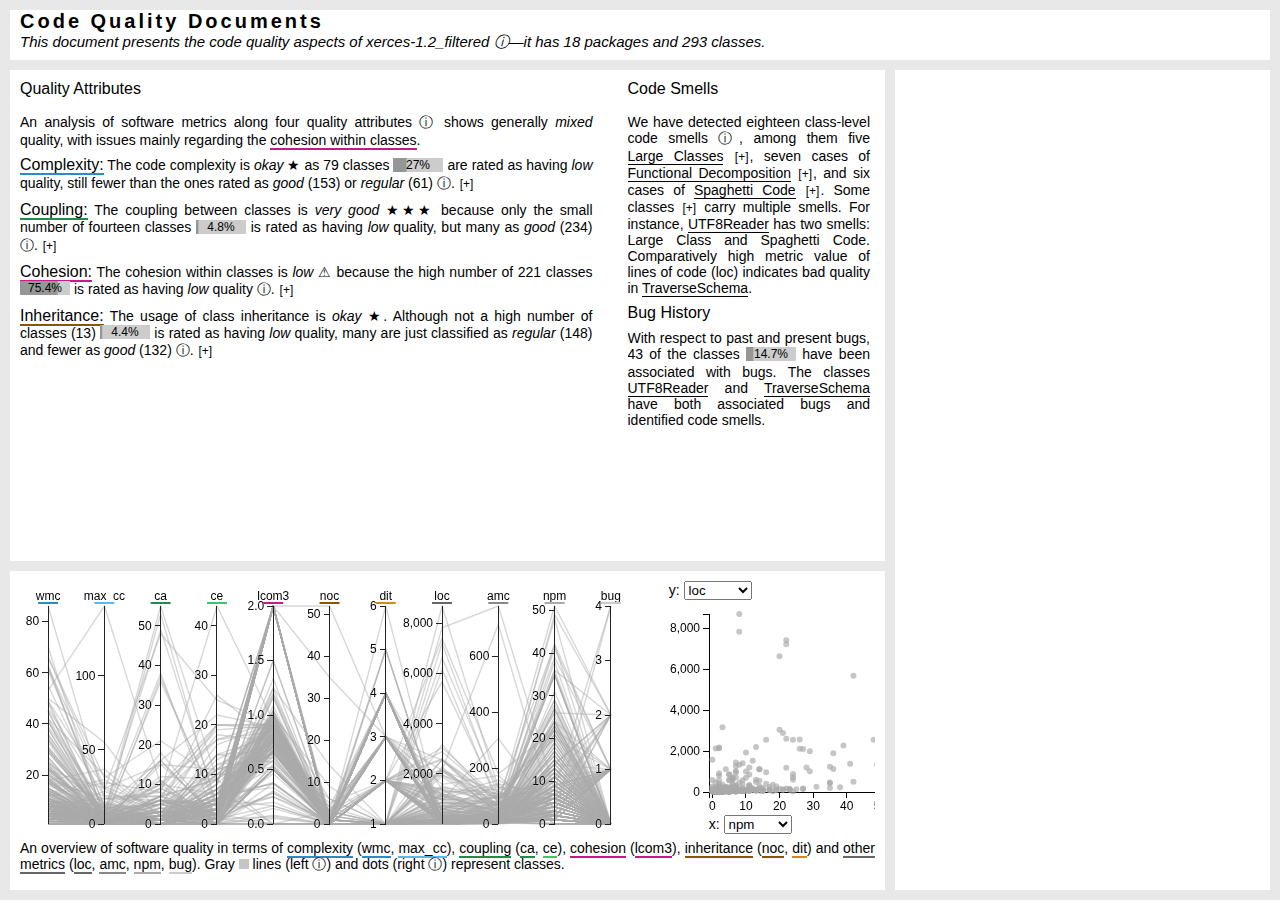
==== report.html @ 8c58471c "bugfix: fix brushing and linking b/w parcoord and scatterplot" ====
<!DOCTYPE html>
<html>
<header>
  <meta charset="utf-8">
  <script type="text/javascript" src="data/csv_data.js"></script>
  <script type="text/javascript" src="data/java_code.js"></script>
  <script type="text/javascript" src="lib/jquery-2.2.2.min.js"></script>
  <script type="text/javascript" src="lib/jquery.sparkline.js"></script>
  <script type="text/javascript" src="lib/prism.js"></script>
  <script type="text/javascript" src="lib/jquery-ui.js"></script>
  <script type="text/javascript" src="lib/d3.min.js"></script>
  <script type="text/javascript" src="lib/bboxCollide.js"></script>
  <script type="text/javascript" src="lib/d3-annotation.js"></script>
  <script type="text/javascript" src="js/parcoords.js"></script>
  <script type="text/javascript" src="js/mysparklines.js"></script>
  <script type="text/javascript" src="js/scatterplot.js"></script>
  <script type="text/javascript" src="js/text.js"></script>
  <script src="lib/simple-statistics.min.js"></script>
  <link rel="stylesheet" href="lib/jquery-ui.css" type='text/css' media='all'>
  <link rel="stylesheet" href="lib/prism.css" type='text/css' media='all' />
  <link rel="stylesheet" href="css/parcoords.css" type='text/css' media='all'>
  <link rel='stylesheet' href='css/mysparklines.css' type='text/css' media='all' />
  <link rel='stylesheet' href='css/main.css' type='text/css' media='all' />
  <title>Code Quality Documents</title>
</header>

<body>
  <div id="grid-container">
    <div id="header">
      <div id="title">Code Quality Documents </div>
      <div id="subtitle"></div>
    </div>
    <div id="textPanel">
      <div id="textAPanel"></div>
      <div id="textBPanel"></div>
    </div>
    <div id="vis">
      <div id="parallelplot" class="parcoords"></div>
      <div id="scatterplot">
        <div id="controlsY"></div>
        <div id="chart_container">
          <div id="chart"></div>
          <div id="tooltip" class="tooltip"></div>
        </div>
        <div id="controlsX"></div>
      </div>
      <div id="caption"></div>
    </div>
    <div id="details">
      <h3 id="detailsHeader"></h3>
      <div id="detailsContent"></div>
    </div>
  </div>
</body>

<script type="text/javascript">

  /* ------------------------------------------------------------------------*/
  /* Global variables */
  /* ------------------------------------------------------------------------*/

  var projectName = "xerces-1.2_filtered"; // Default project; other can be loaded through an URL parameter e.g., "?project=lucene-2.0_filtered"

  var fullData;
  var badClasses;
  var classNameToIndex = {}; // dictionary to retrieve idicies by class name efficiently
  var xVal; //variables to store active values of scatterplot dimensions
  var yVal; //variables to store active values of scatterplot dimensions
  var classesWithBadSmells = [];
  var haveClassToPersist = false;
  var persistentClass = "";
  var scatterPlotDimensions = [];
  var brushedData = [];

  var LOC, AMC, WMC, NPM;

  var badCt = 0, bugCt = 0, bugBlobCt = 0, bugDecomCt = 0, blobDecomCt = 0, blobSpaCt = 0, blobLazyCt = 0, superSmellsCt = 0, classCt = 0, blobCt = 0, blobList = "", bugList = "", blobArr = [], bugArr = [], goodCouplingArr = [], regularCouplingArr = [], badCouplingArr = [], goodComplexityArr = [], regularComplexityArr = [], badComplexityArr = [], goodInheritanceArr = [], regularInheritanceArr = [], badInheritanceArr = [], goodCohesionArr = [], regularCohesionArr = [], badCohesionArr = [], bugBlobArr = [], bugDecomArr = [], blobDecomArr = [], blobSpaArr = [], blobLazyArr = [], superSmellsArr = [], goodCouplingList = "", regularCouplingList = "", badCouplingList = "", goodInheritanceList = "", regularInheritanceList = "", badInheritanceList = "", goodCohesionList = "", regularCohesionList = "", badCohesionList = "", goodComplexityList = "", regularComplexityList = "", badComplexityList = "", bugBlobList = "", bugDecomList = "", blobDecomList = "", blobSpaList = "", blobLazyList = "", superSmellsList = "", decomCt = 0, decomList = "", decomArr = [], spaCt = 0, spaList = "", spaArr = [], highblobCt = 0, highblobList = "", highblobArr = [], lazyCt = 0, lazyList = "", lazyArr = [], blobTag = false, decomTag = false, projInfo = "", numberOfPackages = 0, bugSpaArr = [], bugLazyArr = [], bugSpaList = "", bugLazyList = "", bugSpaCt = 0, bugLazyCt = 0, spaTag = false, lazyTag = false;

  /* ------------------------------------------------------------------------*/
  /* Generate report */
  /* ------------------------------------------------------------------------*/

  $(document).ready(function () {
    var param = getUrlParameter("project");
    if (param) {
      projectName = param;
    }
    if (!csvData[projectName]) {
      console.error('Project "'+projectName+'" is unknown.')
    } else {
      generateReport(d3.csv.parse(csvData[projectName]));
    }
  });

  function generateReport(data) {
    analyzeData(data);
    generateText(data);
    parallelplot(data);
    scatterPlotDimensions = ['npm', 'loc'];
    makeScatterPlot(data);

    $('.pkgLbl').on('mouseover', function(d){
      var pkgName = $(this).text();
    });
  }

  /* ------------------------------------------------------------------------*/
  /* Analyze data */
  /* ------------------------------------------------------------------------*/

  function analyzeData(data) {

    classCt = data.length;

    //making data available to all files
    fullData = data;
    data.forEach(function (d, i) {
      d.index = i;
      d.smells = {
        blob: false,
        decomposition: false,
        spaghetti: false,
        highblob: false,
        lazy: false,
      };

      LOC = d["LOC"] || d["loc"],
        AMC = d["AMC"] || d["amc"],
        WMC = d["WMC"] || d["wmc"],
        NPM = d["NPM"] || d["npm"];

      if (LOC >= 1500 && AMC >= 129) {
        d.smells.blob = true;
      }

      if (LOC >= 8000 && AMC >= 129) {
        d.smells.highblob = true;
      }

      if (NPM <= 8 && WMC >= 16) {
        d.smells.decomposition = true;
      }

      if (AMC >= 151) {
        d.smells.spaghetti = true;
      }

      if (WMC == 0) {
        d.smells.lazy = true;
      }
    });

    data.forEach(function (d, i) {
      classNameToIndex[d.cname] = i;
      var s = d.smells;
      var badClass = new Object;
      var badSmellsinClass = [];

      var bad = false;

      var classSpan = createClassSpan(d.cname);

      // TODO: remove code clones in the following

      if (s.blob) {
        blobCt++;
        blobArr.push(classSpan);
        bad = true;

        badSmellsinClass.push("Large Class");
      }

      if (s.highblob) {
        highblobCt++;
        highblobArr.push(classSpan);
        //bad = true;


      }

      if (s.decomposition) {
        decomCt++;
        decomArr.push(classSpan);
        bad = true;
        badSmellsinClass.push("Functional Decomposition");
      }

      if (s.spaghetti) {
        spaCt++;
        spaArr.push(classSpan);
        bad = true;

        badSmellsinClass.push("Spaghetti Code");
      }

      if (s.lazy) {
        lazyCt++;
        lazyArr.push(classSpan);
        badSmellsinClass.push("Lazy Class");
      }

      if (d.bug >= 1) {

        bugCt++;
        bugArr.push(classSpan);
      }

      if (bad) {
        badCt++;
      }
      if (s.lazy || s.spaghetti || s.decomposition || s.blob || d.bug > 0) {
        badClass.name = d.cname;
        badClass.badSmells = badSmellsinClass;
        badClass.bug = d.bug;
        classesWithBadSmells.push(badClass);
      }
      badClasses = classesWithBadSmells;

      if (d.max_cc > 4 || d.wmc > 34) {
        badComplexityArr.push(classSpan);
      } else if (d.max_cc > 2 || d.wmc > 11) {
        regularComplexityArr.push(classSpan);
      } else {
        goodComplexityArr.push(classSpan);
      }

      if (d.ca > 39 || d.ce > 16) {
        badCouplingArr.push(classSpan);
      } else if (d.ca > 7 || d.ce > 6) {
        regularCouplingArr.push(classSpan);
      } else {
        goodCouplingArr.push(classSpan);
      }

      if (d.lcom3 > 0.725) {
        badCohesionArr.push(classSpan);
      } else if (d.lcom3 > 0.167) {
        regularCohesionArr.push(classSpan);
      } else {
        goodCohesionArr.push(classSpan);
      }

      if (d.dit > 4 || d.noc > 3) {
        badInheritanceArr.push(classSpan);
      } else if (d.dit > 2 || d.noc > 1) {
        regularInheritanceArr.push(classSpan);
      } else {
        goodInheritanceArr.push(classSpan);
      }
    })

    for (var i = 0; i < bugArr.length; i++) {
      var b = bugArr[i];
      if (i == 0) {
        bugList += b;
      } else if (i == bugArr.length - 1) {
        bugList += " and " + b;
      } else {
        bugList += ", " + b;
      }
    }

    for (var i = 0; i < blobArr.length; i++) {
      var b = blobArr[i];
      if (i == 0) {
        blobList += b;
      } else if (i == blobArr.length - 1) {
        blobList += " and " + b;
      } else {
        blobList += ", " + b;
      }
    }

    for (var i = 0; i < highblobArr.length; i++) {
      var b = highblobArr[i];
      if (i == 0) {
        highblobList += b;
      } else if (i == highblobArr.length - 1) {
        highblobList += " and " + b;
      } else {
        highblobList += ", " + b;
      }
    }

    for (var i = 0; i < decomArr.length; i++) {
      var b = decomArr[i];
      if (i == 0) {
        decomList += b;
      } else if (i == decomArr.length - 1) {
        decomList += " and " + b;
      } else {
        decomList += ", " + b;
      }
    }

    for (var i = 0; i < spaArr.length; i++) {
      var b = spaArr[i];
      if (i == 0) {
        spaList += b;
      } else if (i == spaArr.length - 1) {
        spaList += " and " + b;
      } else {
        spaList += ", " + b;
      }
    }

    for (var i = 0; i < lazyArr.length; i++) {
      var b = lazyArr[i];
      if (i == 0) {
        lazyList += b;
      } else if (i == lazyArr.length - 1) {
        lazyList += " and " + b;
      } else {
        lazyList += ", " + b;
      }
    }

    for (var i = 0; i < goodCouplingArr.length; i++) {
      var b = goodCouplingArr[i];
      if (i == 0) {
        goodCouplingList += b;
      } else if (i == goodCouplingArr.length - 1) {
        goodCouplingList += " and " + b;
      } else {
        goodCouplingList += ", " + b;
      }
    }


    //check for classes having both bad smells and bugs
    var m = 0, n = 0;
    for (var i = 0; i < bugArr.length; i++) {
      var str1 = bugArr[i].split('<i>').pop().split('</i>')[0];
      if (blobList.includes(str1) === true) {
        bugBlobArr[m] = bugArr[i];
        m++;
        bugBlobList += str1 + " ";

        bugBlobCt += 1;
        blobTag = true;
      }
      if (decomList.includes(str1) === true) {
        bugDecomArr[n] = bugArr[i];
        n++;
        bugDecomList += str1 + " ";
        bugDecomCt += 1;
        decomTag = true;
      }
      if (spaList.includes(str1) === true) {
        bugSpaArr[m] = spaArr[i];
        m++;
        bugSpaList += str1 + " ";

        bugSpaCt += 1;
        spaTag = true;
      }
      if (lazyList.includes(str1) === true) {
        bugLazyArr[n] = bugArr[i];
        n++;
        bugLazyList += str1 + " ";
        bugLazyCt += 1;
        lazyTag = true;
      }
    }

    //check for classes having multiple bad smells
    var j = 0, k = 0, l = 0;
    for (var i = 0; i < blobArr.length; i++) {
      var str1 = blobArr[i].split('<i>').pop().split('</i>')[0];
      if (decomList.includes(str1) === true) {
        blobDecomArr[j] = blobArr[i];
        superSmellsArr[i] = blobDecomArr[j];
        j++;
        blobDecomList += str1 + " ";
        blobDecomCt += 1;
        superSmellsCt += 1;
      }
      if (spaList.includes(str1) === true) {
        blobSpaArr[k] = blobArr[i];
        superSmellsArr[i] = blobSpaArr[k];
        k++;
        blobSpaList += str1 + " ";
        blobSpaCt += 1;
        superSmellsCt += 1;
      }
      if (lazyList.includes(str1) === true) {
        blobLazyArr[l] = blobArr[i];
        superSmellsArr[i] = blobLazyArr[l];
        l++;
        blobLazyList += str1 + " ";
        blobLazyCt += 1;
        superSmellsCt += 1;
      }
    }

    superSmellsList = blobDecomList + blobSpaList + blobLazyList;
    superSmellsList = superSmellsList.split(/[ ,]+/).join(', ');
    superSmellsList = superSmellsList.replace(/,\s*$/, "");

    badCt = blobCt + decomCt + spaCt + lazyCt;

    var paths = [];
    data.forEach(function (d, i) {
      paths.push(d.cname);
    });
    paths = paths.map(function (path) { return path.split('.'); });

    var result = stringify(structurize(paths));
    var packages = [];
    for (var i = 0; i < paths.length; i++) {
      if (packages.includes(paths[i][paths[i].length - 2])) {
      }
      else {
        packages.push(paths[i][paths[i].length - 2]);
      }
    }
    numberOfPackages = packages.length;
    result = stringify(structurize(paths)).join("\n");

  }

  /* ------------------------------------------------------------------------*/
  /* Click and hover events */
  /* ------------------------------------------------------------------------*/

  // TODO: also show the metric description in the details panel
  $(document).on("click", "button.collapsible", function () {
    $(this)[0].classList.toggle("active");
    var content = this.nextElementSibling;
    if (content.style.display === "block") {
      content.style.display = "none";
    } else {
      content.style.display = "block";
    }
  });

  //Highlighting corresponding element of vis on hovering class name in text
  $(document).on("mouseover", ".className", function () {
    var className = getClassNameFromClassSpan(this);
    showHoverHighlighting(className);
  }).on('mouseout', '.className', function () {
    var className = getClassNameFromClassSpan(this);
    if (haveClassToPersist) {
      removeHoverHighlighting(className);
    }
    else {
      removePersistentHighlighting(className);
      removeHoverHighlighting(className);
    }
  });

  $(document).on("click", ".className", function () {
    var className = getClassNameFromClassSpan(this);
    loadSourcecode(className);
  });

  function loadSourcecode(className) {
    updateDetailPanel("Class " + className.split(".").pop(), $('<pre id="sourcecodeContainer"><code id="sourcecode" class="language-java"></code></pre>'));
    var src = javaCode[className];
    if (src == undefined) { $("#sourcecode").text('Source code of this class is not available!'); }
    else {
      src = src.substring(src.indexOf("package "));   // cut out license text
      $("#sourcecode").text(src);
      Prism.highlightElement($("#sourcecode")[0]);
    }
    updateClassDescription(generateClassDescription(className));
    makeSelectionPersistent(className);
  }


  // TODO: give for each pattern an example (maybe one for high, medium and low).
  // TODO: integrate links to the respective metrics
  $(document).on("click", ".smellBlob", function () {
    updateDetailPanel("Background: The 'Large Class' Smell", '<p>The Large Class smell identifies those classes that contain too much functionality. Most likely, it is recommendable to split these classes into multiple ones. Exceptions might be generated code.</p>');

    scatterPlotDimensions = ['loc', 'amc'];
    makeScatterPlot(fullData);
    haveClassToPersist = true;

    if (blobCt > 0) {
      var newdata = [];
      fullData.forEach(function (d, i) {
        newdata.push(!!d.smells.blob);
      });
      scatterfilter(newdata);

      var dims = {};
      dims['loc'] = [1500, null];
      dims['amc'] = [129, null];

      parallelfilter(dims);

      var caption = 'The classes indicated by black <span class="boxBlack"></span> color have Large Class smell; their <span class="loc">loc</span> > 1500 and <span class="amc">amc</span> > 129.';
      updateCaption(caption);
    }
  });

  $(document).on("click", ".smellFc", function () {
    updateDetailPanel("Background: The 'Functional Decomposition' Smell", '<p>This smell refers to classes created in a way that rather fit procedural not object-oriented programming. This means, the affected classes are mostly used a group of methods, not as a part of an object-oriented design leveraging inheritance, instantiation, and other concepts.</p>');

    scatterPlotDimensions = ['npm', 'wmc'];
    makeScatterPlot(fullData);
    haveClassToPersist = true;

    if (decomCt > 0) {
      var newdata = [];
      fullData.forEach(function (d, i) {
        newdata.push(!!d.smells.decomposition);
      });
      scatterfilter(newdata);

      var dims = {};
      dims['npm'] = [null, 8];
      dims['wmc'] = [16, null];
      parallelfilter(dims);

      var caption = 'The classes indicated by black <span class="boxBlack"></span> color have Functional Decomposition smell; their <span class="wmc">wmc</span> > 16 and <span class="npm">npm</span> < 8';
      updateCaption(caption);
    }
  });

  $(document).on("click", ".smellSpa", function () {
    updateDetailPanel("Background: The 'Spaghetti Code' Smell", '<p>The metaphor of spaghetti refers to methods that are overly long. Similar to <span class="smellFc clickable">Functional Decomposition</span>, classes that are affected by this are not designed in an object-oriented, but a procedural way.</p>');

    scatterPlotDimensions = ['amc', 'wmc'];
    makeScatterPlot(fullData);
    haveClassToPersist = true;

    if (spaCt > 0) {
      var newdata = [];
      fullData.forEach(function (d, i) {
        newdata.push(!!d.smells.spaghetti);
      });
      scatterfilter(newdata);

      var dims = {};
      dims['amc'] = [151, null];
      parallelfilter(dims);

      var caption = 'The classes indicated by black <span class="boxBlack"></span> color have Spaghetti Class smell; their <span class="amc">amc</span> > 151';
      updateCaption(caption);
    }
  });

  $(document).on("click", ".smellLazy", function () {
    updateDetailPanel("Background: The 'Lazy Class' Bad Smell", '<p>A Lazy Class is the opposite of a <span class="smellBlob clickable">Large Class</span>: a class that contains almost no functionality. Often, it should be integrated with another class.</p>');

    scatterPlotDimensions = ['amc', 'wmc'];
    makeScatterPlot(fullData);
    haveClassToPersist = true;

    if (lazyCt > 0) {
      var newdata = [];
      fullData.forEach(function (d, i) {
        newdata.push(!!d.smells.lazy);
      });
      scatterfilter(newdata);

      var dims = {};
      dims['wmc'] = [0, 0.1];
      parallelfilter(dims);

      var caption = 'The classes indicated by black <span class="boxBlack"></span> color have Lazy Class smell; their <span class="wmc">wmc</span> = 0';
      updateCaption(caption);
    }
  });

  $(document).on("click", ".couplingMetric", function () {
    showCouplingMetricDescription();
    scatterPlotDimensions = ['ce', 'ca'];
    makeScatterPlot(fullData);
  });

  $(document).on("click", ".complexityMetric", function () {
    showComplexityMetricDescription();

    scatterPlotDimensions = ['max_cc', 'wmc'];
    makeScatterPlot(fullData);
  });

  $(document).on("click", ".cohesionMetric", function () {
    showCohesionMetricDescription();
    scatterPlotDimensions = ['lcom3', 'loc'];
    makeScatterPlot(fullData);
  });

  $(document).on("click", ".inheritanceMetric", function () {
    showInheritanceMetricDescription();
    scatterPlotDimensions = ['noc', 'dit'];
    makeScatterPlot(fullData);
  });

  $(document).on("click", ".otherMetric", function () {
    showOtherMetricDescription();
    scatterPlotDimensions = ['npm', 'loc'];
    makeScatterPlot(fullData);
  });

  $(document).on("click", "#closeBtn", function () {
    removePersistentHighlighting();
    updateDetailPanel('', '');
    $('#detailsHeader').empty();
  });


  // TODO: reimplement - separate selecting the dimensions in the scatterplot from loading the source code
  function updateScatterPlot(className) {
    /*//TODO: complete it and try to do the same when a bar is clicked in the sparklines
    //Selecting relevant dimensions in scatterplot
    var cSmells = fullData[classNameToIndex[className]].smells;
    if (clickedClass.parent().attr('id') === "textAPanel"){
      scatterPlotDimensions=['loc','bug'];
      makeScatterPlot(fullData);
    }
    else if (cSmells.blob == true) {
        scatterPlotDimensions=['loc','amc'];
        makeScatterPlot(fullData);
    }*/
  }

  function showClassCaption(className) {
    var bs = findBadSmellsInClass(className);
    $('#caption').append('<span id="dynamicCaption"></span>');
    $('#dynamicCaption').append(createClassSpan(className) + ' carries ' + (bs.length === 1 ? 'a ' : '') + (bs.length > 0 ? printList(bs) : 'no') + ' code smell' + (bs.length === 1 ? '' : 's') + '.');
  }
  function showPersistentClassCaption(className) {
    var bs = findBadSmellsInClass(className);
    // $('#caption').append('<span id="dynamicPersistentCaption"></span>');
    var content = createClassSpan(className) + ' carries ' + (bs.length === 1 ? 'a ' : '') + (bs.length > 0 ? printList(bs) : 'no') + ' code smell' + (bs.length === 1 ? '' : 's') + '.';
    updateCaption(content)
  }

  function updateCaption(content) {
    $('#adaptiveCaption').remove();
    $('#caption').append('<span id="adaptiveCaption"></span>');
    $('#adaptiveCaption').append(' ' + content);
  }

  function highlightCodeSmell(className) {
    var cSmells = fullData[classNameToIndex[className]].smells;
    if (cSmells.blob == true) {
      $(".smellBlob").css('background', '#ffe68e');
    }
    if (cSmells.decomposition == true) {
      $(".smellFc").css('background', '#ffe68e');
    }
    if (cSmells.spaghetti == true) {
      $(".smellSpa").css('background', '#ffe68e');
    }
    if (cSmells.lazy == true) {
      $(".smellLazy").css('background', '#ffe68e');
    }
  }

  function showHoverHighlighting(className) {
    var classIndex = classNameToIndex[className];
    $('span.className[data-index=' + classIndex + ']').css('background', '#ffe68e');
    $('span.slcls[data-index=' + classIndex + ']').css('background', '#ffe68e');
    $('#scatterplot circle[data-index=' + classIndex + ']').attr("r", "6").attr("stroke", "#ffe68e").attr("stroke-width", "4px");

    //Highlighting edge of parallel coordinates when hovering over dot in scatter plot
    highlightEdge(fullData[classIndex]);
    highlightCodeSmell(className);
    // showClassCaption(className);
  }

  function makeSelectionPersistent(className) {
    //Already a class selected then clear highlighting first
    removePersistentHighlighting();

    //make the highlight persistent now
    var classIndex = classNameToIndex[className];
    $('span.className[data-index=' + classIndex + ']').css('font-weight', 'bold');
    $("span.slcls." + className + "").css('background', 'black');
    $("#scatterplot").contents().find("circle#" + className).css("fill", "black");

    makeEdgePersistent(className);

    //make code smell name persistent
    var cSmells = fullData[classNameToIndex[className]].smells;
    if (cSmells.blob == true) {
      $(".smellBlob").css('font-weight', 'bold');
    }
    if (cSmells.decomposition == true) {
      $(".smellFc").css('font-weight', 'bold');
    }
    if (cSmells.spaghetti == true) {
      $(".smellSpa").css('font-weight', 'bold');
    }
    if (cSmells.lazy == true) {
      $(".smellLazy").css('font-weight', 'bold');
    }

    haveClassToPersist = true;
    persistentClass = className;

    updateCaption('The class '+createClassSpan(className) + ' is marked with black <span class="boxBlack"></span> color.');

  }
  function removePersistentHighlighting(className) {
    var classIndex = classNameToIndex[className];
    $('span.className').css('font-weight', 'normal');
    $(".smellBlob").css('font-weight', 'normal');
    $(".smellFc").css('font-weight', 'normal');
    $(".smellSpa").css('font-weight', 'normal');
    $(".smellLazy").css('font-weight', 'normal');

    $("span.slcls").css('background', '');
    $("#scatterplot circle").css('fill', '#AAAAAAAA');
    $('#scatterplot circle[data-index=' + classIndex + ']').attr("r", "3").attr("stroke", "").attr("stroke-width", "0px");
    resetParallelPlot();
    $('.clickable').css('background', 'none');

    //reset to original caption
    $('#adaptiveCaption').remove();

    haveClassToPersist = false;
    persistentClass = "";
  }

  function removeHoverHighlighting(className) {
    var classIndex = classNameToIndex[className];
    var persistentClassIndex = classNameToIndex[persistentClass];
    $('span.slcls[data-index=' + classIndex + ']').css('background', '');
    if (persistentClass != '') $('span.slcls[data-index=' + persistentClassIndex + ']').css('background', 'black');

    $('#scatterplot circle[data-index=' + classIndex + ']').attr("r", "3").attr("stroke", "").attr("stroke-width", "0px");
    if (persistentClass != '') $('#scatterplot circle[data-index=' + persistentClassIndex + ']').css('fill', 'black');
    unHighlight();
    $('.clickable').css('background', 'none');

    //reset to original caption
    $('#dynamicCaption').remove();
  }

  /* ------------------------------------------------------------------------*/
  /* Util functions */
  /* ------------------------------------------------------------------------*/

  // http://stackoverflow.com/questions/19491336/get-url-parameter-jquery
  function getUrlParameter(sParam) {
    var sPageURL = window.location.search.substring(1);
    var sURLVariables = sPageURL.split('&');
    for (var i = 0; i < sURLVariables.length; i++) {
      var sParameterName = sURLVariables[i].split('=');
      if (sParameterName[0] == sParam) {
        console.log(sParameterName[1]);
        return sParameterName[1];
      }
    }
  }

  function clone(obj) {
    if (obj === null || typeof (obj) !== 'object' || 'isActiveClone' in obj)
      return obj;

    if (obj instanceof Date)
      var temp = new obj.constructor(); //or new Date(obj);
    else
      var temp = obj.constructor();

    for (var key in obj) {
      if (Object.prototype.hasOwnProperty.call(obj, key)) {
        obj['isActiveClone'] = null;
        temp[key] = clone(obj[key]);
        delete obj['isActiveClone'];
      }
    }
    return temp;
  }

  function findClassWithMaxValueOfMetricX(X) {
    var max = Math.max.apply(Math, fullData.map(function (o) { return o[X]; }))
    var maxClass = fullData.filter(function (d) { return d[X] == max; })[0];

    return maxClass.cname;
  }

  function createClassSpan(cname) {
    var i = classNameToIndex[cname];
    return "<span class='className clickable' data-index='" + i + "'>" + cname.split(".").pop() + "</span>";
  }

  function getClassNameFromClassSpan(span) {
    var idx = Number($(span).attr("data-index"));
    return fullData[idx].cname;
  }

  function printList(list) {
    var s = "";
    switch (list.length) {
      case 1: s += list[0]; break;
      case 2: s += list[0] + " and " + list[1]; break;
      default:
        for (var i = 0; i < list.length; i++) {
          if (i != list.length - 1) {
            s += list[i] + ", ";
          }
          else s += " and " + list[i];
        }
    }
    return s;
  }

  // TODO: rename and use printList() here instead of a code clone
  function printItalicList(list) {
    var s = "";
    switch (list.length) {
      case 1: s += createClassSpan(list[0]); break;
      case 2: s += createClassSpan(list[0]) + ' and ' + createClassSpan(list[1]); break;
      default:
        for (var i = 0; i < list.length; i++) {
          if (i != list.length - 1) {
            s += createClassSpan(list[i]) + ", ";
          }
          else s += " and " + createClassSpan(list[i]);
        }
    }
    return s;
  }

  // TODO: use this util function consistently
  function updateDetailPanel(title, content) {
    $("#detailsHeader").text(title);
    $("#detailsContent").empty();
    $("#detailsContent").append($(content));
    $('#detailsHeader').prepend('<span id="closeBtn">[X] </span>');
  }
  function updateClassDescription(content) {
    $("#detailsContent").prepend('<p id="classDescription"></p>');
    $('#classDescription').html(content);
    // $('#detailsHeader').prepend('<span id="closeBtn">[X] </span>');
  }

  function findBadSmellsInClass(className) {
    //use global data variable called fullData
    var bs = [];
    if (fullData[classNameToIndex[className]].smells['blob']) { bs.push('Large Class') };
    if (fullData[classNameToIndex[className]].smells['decomposition']) { bs.push('Functional Decomposition') };
    if (fullData[classNameToIndex[className]].smells['spaghetti']) { bs.push('Spaghetti Code') };
    if (fullData[classNameToIndex[className]].smells['lazy']) { bs.push('Lazy Class') };

    return bs;
  }

  // TODO: use consistently
  function createCollapsibleClassList(list) {
    return '<button class="collapsible"></button><div class="content">' + printList(list) + '</div>';
  }

  function structurize(paths) {
    var items = [];
    for (var i = 0, l = paths.length; i < l; i++) {
      var path = paths[i];
      var name = path[0];
      var rest = path.slice(1);
      var item = null;
      for (var j = 0, m = items.length; j < m; j++) {
        if (items[j].name === name) {
          item = items[j];
          break;
        }
      }
      if (item === null) {
        item = { name: name, children: [] };
        items.push(item);
      }
      if (rest.length > 0) {
        item.children.push(rest);
      }
    }
    for (i = 0, l = items.length; i < l; i++) {
      item = items[i];
      item.children = structurize(item.children);
    }
    return items;
  }

  function stringify(items) {
    var lines = [];
    for (var i = 0, l = items.length; i < l; i++) {
      var item = items[i];
      lines.push(item.name);
      var subLines = stringify(item.children);
      for (var j = 0, m = subLines.length; j < m; j++) {
        lines.push("  " + subLines[j]);
      }
    }
    return lines;
  }

  function noOfBadSmells(list) {
    for (var i = 0; i < list.length; i++) {
      if (list[i].badSmells.length == 4)
        return list[i];
      else if (list[i].badSmells.length == 3)
        return list[i];
      else if (list[i].badSmells.length == 2)
        return list[i];
    }
  }

  //bugs report
  function NoOfBugSmells(list) {
    for (var i = 0; i < list.length; i++) {
      if (list[i].badSmells.length == 4 && list[i].bug != "0")
        return list[i];
      else if (list[i].badSmells.length == 3 && list[i].bug != "0")
        return list[i];
      else if (list[i].badSmells.length == 2 && list[i].bug != "0")
        return list[i];
    }
  }

  function classesWithBugSmells(list) {
    var c = [];
    for (var i = 0; i < list.length; i++) {
      if (list[i].badSmells.length == 4 && list[i].bug != "0")
        c.push(list[i].name);
      else if (list[i].badSmells.length == 3 && list[i].bug != "0")
        c.push(list[i].name);
      else if (list[i].badSmells.length == 2 && list[i].bug != "0")
        c.push(list[i].name);
    }
    return c;
  }

  function countClassesHavingBadSmells(data) {
    var count = 0;
    for (var i = 0; i < data.length; i++) {
      if (data[i].badSmells.length != 0) {
        count++;
      }
    }
    return count;
  }

  /* ------------------------------------------------------------------------*/
  /* Parallel Coordinates */
  /* ------------------------------------------------------------------------*/

  function parallelplot(data) {

    data.forEach(function (d, i) {
      delete d.rfc;
      delete d.dam;
      delete d.moa;
      delete d.mfa;
      delete d.cam;
      delete d.ic;
      delete d.cbm;
      delete d.avg_cc;
    });

    //specify the dimensions and their order
    var myDimensions = {
      "wmc": { type: "number" },
      "max_cc": { type: "number" },
      "ca": { type: "number" },
      "ce": { type: "number" },
      "lcom3": { type: "number" },
      "noc": { type: "number" },
      "dit": { type: "number" },
      "loc": { type: "number" },
      "amc": { type: "number" },
      "npm": { type: "number" },
      "bug": { type: "number" },
    };

    pcz = d3.parcoords()("#parallelplot")
      .data(data)
      .hideAxis(["name"])
      .composite("darken")
      .color(function (d) {
        return "#AAAAAAAA";
      })
      .hideAxis(['cname'])
      .dimensions(myDimensions)
      .render()
      .brushMode("1D-axes")  // enable brushing
      .interactive() // command line mode
      .brushedColor("black");

    // adding axis labels
    pcz.svg.selectAll(".dimension")
      .selectAll(".label")
      .style("font-size", "14px");

    pcz.on("brush", function (d) {
      var sAxis = pcz.brushExtents();
      var sAxisName = Object.keys(sAxis);
      var content = 'The current selection (marked with black <span class="boxBlack"></span> color) contains ' + num2word(d.length) + ' class' + (d.length == 1 ? '' : 'es');
      
      if (d.length == 1) {
        content += ': ' + printList([createClassSpan(d[0].cname) + ' (' + generateShortMetricSpan(sAxisName) + ': '+d[0][sAxisName].toFixed()+')']);
      }
      else if (d.length == 2) {
        content += ': ' + printList([createClassSpan(d[0].cname) + ' (' + generateShortMetricSpan(sAxisName) + ': '+d[0][sAxisName].toFixed()+')', createClassSpan(d[1].cname) + ' (' + generateShortMetricSpan(sAxisName) + ': '+d[1][sAxisName].toFixed()+')']);
      }
      else if (d.length == 3) {
        content += ': ' + printList([createClassSpan(d[0].cname) + ' (' + generateShortMetricSpan(sAxisName) + ': '+d[0][sAxisName].toFixed()+')', createClassSpan(d[1].cname)+ ' (' + generateShortMetricSpan(sAxisName) + ': '+d[1][sAxisName].toFixed()+')', createClassSpan(d[2].cname) + ' (' + generateShortMetricSpan(sAxisName) + ': '+d[2][sAxisName].toFixed()+')']);
      }
      else if (d.length > 3 && sAxis[sAxisName] != undefined) {
        content += '. The values of ' + generateShortMetricSpan(sAxisName)  + ' for this selection ranges between '+ sAxis[sAxisName][0].toFixed(2) + ' and '+sAxis[sAxisName][1].toFixed(2);
      }

      var newdata=Array(fullData.length).fill(false);
      d.forEach(function (d){
        newdata[d.index]=true;
      });
      scatterfilter(newdata);
      updateCaption(content + '. <span class="pcpBrushInfo infoIcon" title="">ⓘ</span>'); 
      $(".pcpBrushInfo").tooltip({
        content: 'To reset the manual brushing, click on the brushed axis anywhere outside the rectangle.'
      });

      //TODO: !!CRUCIAL!!!! not a neat solution, it's more like a hack at the moment
      if (d.length == 293 || d.length == 0) {
        resetScatterplot();
        updateCaption('');
      }
      haveClassToPersist = true;
    });
  }
  function unHighlight() {
    //clearing the highlighting
    pcz.unhighlight();
  }
  function highlightEdge(d) {
    var classData = {
      cname: d.cname,
      amc: d.amc,
      bug: d.bug,
      ca: d.ca,
      ce: d.ce,
      dit: d.dit,
      lcom3: d.lcom3,
      loc: d.loc,
      max_cc: d.max_cc,
      noc: d.noc,
      npm: d.npm,
      wmc: d.wmc
    };
    pcz.highlight([classData]);

  }
  function makeEdgePersistent(className) {
    //TODO: maybe find a better way of doing it. 
    pcz.brushReset();
    pcz.color(function (d) {
      if (d.cname === className) {
        return 'black';
      }
      return '#AAAAAAAA';
    }).render();
  }
  function resetParallelPlot() {
    //TODO: maybe find a better way of doing it. 
    pcz.brushReset();
    pcz.color(function (d) {
      return '#AAAAAAAA';
    }).render();
  }

  function parallelfilter(dims) {
    for (var dim in dims) {
      var domain = pcz.dimensions()[dim].yscale["domain"]();

      if (dims[dim][0] == null) {
        dims[dim][0] = Math.min(domain[0], domain[1]);
      }
      if (dims[dim][1] == null) {
        dims[dim][1] = Math.max(domain[0], domain[1]);
      }
    }
    pcz.brushReset();
    pcz.brushExtents(dims);
  }

  /* ------------------------------------------------------------------------*/
  /* Scatter Plot */
  /* ------------------------------------------------------------------------*/

  // TODO: Fix size and layout of scatterplot 
  // TODO: Needs cleaning and refactoring 
  function makeScatterPlot(data) {

    var controlsX = d3.select('#controlsX');
    var controlsY = d3.select('#controlsY');
    var tooltip = d3.select('#tooltip').style("opacity", 0);

    var OUTLIER_THRESHOLD = 15, selectData = [], prev_data, excluded_keys = ["smells", "cname", "index", "neighbors", "rfc", "dam", "moa", "mfa", "cam", "ic", "cbm", "avg_cc", "x", "y","cbo"], prev_options = {}, dimensions = [];

    prev_data = clone(data);

    var columns = Object.keys(data[0]);
    selectData = [];
    for (var c in columns) {
      if (excluded_keys.indexOf(columns[c]) == -1) {
        selectData.push({ text: columns[c] });
      }
    }

    setup(data);

    function xChange() {
      prev_options.xSelect = this.value;
      if (prev_data) {
        var chart_data = clone(prev_data);
        xVal = this.value;
        setup(chart_data);
      }
    }

    function yChange() {
      prev_options.ySelect = this.value;
      if (prev_data) {
        var chart_data = clone(prev_data);
        yVal = this.value;
        setup(chart_data);
      }
    }

    function updateThreshold() {
      const thresh = OUTLIER_THRESHOLD;
      try { OUTLIER_THRESHOLD = parseInt(document.getElementById("outlierInput").value); } catch (e) { }
      if (thresh != OUTLIER_THRESHOLD) {
        var chart_data = clone(prev_data);
        setup(chart_data);
      }
    }

    function setup(data) {
      try { OUTLIER_THRESHOLD = parseInt(document.getElementById("outlierInput").value); } catch (e) { }

      d3.selectAll('#controlsX>*').remove();
      d3.selectAll('#controlsY>*').remove();

      var xSpan = controlsX.append('span')
        .text('x: ');

      var xInput = controlsX.append('select')
        .attr('id', 'xSelect')
        .on('change', xChange)
        .selectAll('option')
        .data(selectData)
        .enter()
        .append('option')
        .attr('value', function (d) { return d.text })
        .text(function (d) { return d.text; });

      var ySpan = controlsY.append('span')
        .text('y: ')

      var yInput = controlsY.append('select')
        .attr('id', 'ySelect')
        .on('change', yChange)
        .selectAll('option')
        .data(selectData)
        .enter()
        .append('option')
        .attr('value', function (d) { return d.text })
        .text(function (d) { return d.text; });

      dimensions = [];
      d3.keys(data[0]).map(function (item) {
        try {
          if (item != "cname" && !isNaN(parseFloat(data[0][item]))) {
            dimensions.push(item);
          }
        } catch (e) { }
      });

      if (scatterPlotDimensions.length == 0) {
        // Dimensions coming from the x and y dimension selectors
        var dims = {};
        var dimension = [dimensions[0], dimensions[0]];
        try {
          if (prev_options.xSelect != null) {
            document.getElementById("xSelect").value = prev_options.xSelect;
            dimension[0] = prev_options.xSelect;
            dims[dimension[0]] = [null, 0];
          }
        } catch (e) { }
        try {
          if (prev_options.ySelect != null) {
            document.getElementById("ySelect").value = prev_options.ySelect;
            dimension[1] = prev_options.ySelect;
            dims[dimension[1]] = [null, 0];
          }
        } catch (e) { }
      }
      else {
        //Dimensions coming from the global variable.
        dimension = scatterPlotDimensions;
        document.getElementById("xSelect").value = dimension[0];
        document.getElementById("ySelect").value = dimension[1];
      }


      d3.selectAll("#chart>*").remove();
      var h = d3.select("#chart").style("height");
      var size = +h.substring(0, h.length - 2) - 40;

      var scatterplot = ScatterPlot().$el("#chart").size(size).threshold(12).margin(40).threshold(OUTLIER_THRESHOLD)
        .dotRadius(4).dotOpacity(1).dimensions(dimension).data(data).mouseover(function (d, i) {
          tooltip.style("opacity", 1)
            .html((d.cname ? d.cname : ("label" + d.index.toString())))
            .style("left", (d3.event.pageX - 155) + "px")  // specify x location
            .style("top", (d3.event.pageY - 110) + "px");  // specify y location
        }).mouseout(function (d) {
          tooltip.style("opacity", 0);
        });
      scatterplot.render();
    }
    // Clearing the gloabl variable after scatter plot has been made
    scatterPlotDimensions.length = 0;

  }
  function scatterfilter(newdata) {
    var g = d3.select("#chart svg g");
    g.selectAll(".dot")
      .style("fill", function (d, i) {return newdata[i] ? "black" : "#AAAAAAAA"; });
  }
  //For resetting the scatterplot completely
  function resetScatterplot() {
    var g = d3.select("#chart svg g");
    g.selectAll(".dot")
      .style("fill", function (d) {
        return "#AAAAAAAA";
      });
  }
</script>
</html>
---- lib/prism.css ----
/* PrismJS 1.15.0
https://prismjs.com/download.html#themes=prism&languages=clike+java */
/**
 * prism.js default theme for JavaScript, CSS and HTML
 * Based on dabblet (http://dabblet.com)
 * @author Lea Verou
 */

code[class*="language-"],
pre[class*="language-"] {
	color: black;
	background: none;
	text-shadow: 0 1px white;
	font-family: Consolas, Monaco, 'Andale Mono', 'Ubuntu Mono', monospace;
	font-size: 1em;
	text-align: left;
	white-space: pre;
	word-spacing: normal;
	word-break: normal;
	word-wrap: normal;
	line-height: 1.5;

	-moz-tab-size: 4;
	-o-tab-size: 4;
	tab-size: 4;

	-webkit-hyphens: none;
	-moz-hyphens: none;
	-ms-hyphens: none;
	hyphens: none;
}

pre[class*="language-"]::-moz-selection, pre[class*="language-"] ::-moz-selection,
code[class*="language-"]::-moz-selection, code[class*="language-"] ::-moz-selection {
	text-shadow: none;
	background: #b3d4fc;
}

pre[class*="language-"]::selection, pre[class*="language-"] ::selection,
code[class*="language-"]::selection, code[class*="language-"] ::selection {
	text-shadow: none;
	background: #b3d4fc;
}

@media print {
	code[class*="language-"],
	pre[class*="language-"] {
		text-shadow: none;
	}
}

/* Code blocks */
pre[class*="language-"] {
	padding: 1em;
	margin: .5em 0;
	overflow: auto;
}

:not(pre) > code[class*="language-"],
pre[class*="language-"] {
	background: #f5f2f0;
}

/* Inline code */
:not(pre) > code[class*="language-"] {
	padding: .1em;
	border-radius: .3em;
	white-space: normal;
}

.token.comment,
.token.prolog,
.token.doctype,
.token.cdata {
	color: slategray;
}

.token.punctuation {
	color: #999;
}

.namespace {
	opacity: .7;
}

.token.property,
.token.tag,
.token.boolean,
.token.number,
.token.constant,
.token.symbol,
.token.deleted {
	color: #905;
}

.token.selector,
.token.attr-name,
.token.string,
.token.char,
.token.builtin,
.token.inserted {
	color: #690;
}

.token.operator,
.token.entity,
.token.url,
.language-css .token.string,
.style .token.string {
	color: #9a6e3a;
	background: hsla(0, 0%, 100%, .5);
}

.token.atrule,
.token.attr-value,
.token.keyword {
	color: #07a;
}

.token.function,
.token.class-name {
	color: #DD4A68;
}

.token.regex,
.token.important,
.token.variable {
	color: #e90;
}

.token.important,
.token.bold {
	font-weight: bold;
}
.token.italic {
	font-style: italic;
}

.token.entity {
	cursor: help;
}
---- css/parcoords.css ----
.parcoords>canvas {
  font: 14px sans-serif;
  position: absolute;
}

.parcoords>canvas {
  pointer-events: none;
}

.parcoords text.label {
  cursor: default;
}

.parcoords rect.background:hover {
  fill: rgba(120, 120, 120, 0.2);
}

.parcoords canvas {
  opacity: 1;
  transition: opacity 0.3s;
  -moz-transition: opacity 0.3s;
  -webkit-transition: opacity 0.3s;
  -o-transition: opacity 0.3s;
}

.parcoords canvas.faded {
  opacity: 0.25;
}

.parcoords {
  -webkit-touch-callout: none;
  -webkit-user-select: none;
  -khtml-user-select: none;
  -moz-user-select: none;
  -ms-user-select: none;
  user-select: none;
  background-color: white;
}
---- css/mysparklines.css ----
div.sl {
  margin-left: 0!important;
  margin-right: 0!important;
  padding: 0!important;
  overflow: hidden!important;
}

div.pckg {
  display: inline-block!important;
  white-space: nowrap!important;
}

div.pckg>span.slcls {
  margin: 0 1px;
  display: inline-block!important;
  max-width: 15px!important;
  padding: 0!important;
  overflow-x: hidden!important;
  cursor: pointer;
}

div.pckg>div.lbl {
  border-left: solid 1px #000;
  height: 20px;
  width: 1px!important;
}

div.pckg>div.lbl>span {
  font-size: 12px;
  display: inline-block!important;
  width: auto!important;
  margin: 0!important;
  padding: 0!important;
}

div.pckg:hover>div.lbl>span {
  font-weight: bold;
  background-color: none;
}

.hl {
  background-color: #ccc;
}

.sltt {
  display: block;
  font-weight: normal;
}

.slttval {
  display: block;
  padding-left: 10px;
}

.slttcol {
  display: inline-block;
  width: 50px;
  padding-left: 2px;
}
---- css/main.css ----
* {
    margin: 0;
    padding: 0;
    box-sizing: border-box;
}

body {
    font-family: 'Segoe UI', Tahoma, Geneva, Verdana, sans-serif;
    font-size: 14px;
    height: 100%;
    overflow: hidden;
    text-align: justify;
}

/* ------------------------------------------------------------------------
/* Grid layout 
/* ------------------------------------------------------------------------*/

#grid-container {
    display: grid;
    grid-template-areas: 'header header' 'main right' 'vis right';
    grid-gap: 10px;
    height: 100vh;
    background-color: #e8e8e8;
    padding: 10px;
    grid-template-rows: 50px 2fr 1.3fr;
    grid-template-columns: 70fr 30fr;
}

#grid-container>div {
    background-color: white;
    padding: 10px;
}

#header {
    grid-area: header;
    padding-top: 0px !important;
}

#textPanel {
    /*nested grid panel*/
    grid-area: main;
    display: grid;
    grid-template-areas: 'textB textA';
    grid-template-rows: 1fr;
    grid-template-columns: 70fr 30fr;
    grid-gap: 30px;
    overflow: auto;
}

#textAPanel {
    grid-area: textA;
    overflow: auto;
    padding-right: 5px;
}

#textBPanel {
    grid-area: textB;
    overflow: auto;
    padding-right: 5px;
}

#vis {
    /*nested grid panel*/
    grid-area: vis;
    display: grid;
    grid-template-areas: 'pcpPanel spPanel' 'pcpCaption pcpCaption';
    grid-template-rows: 1fr 40px;
    grid-template-columns: 75fr 25fr;
    grid-gap: 5px 30px;
}

#parallelplot {
    grid-area: pcpPanel;
}

#scatterplot {
    /*nested grid panel*/
    grid-area: spPanel;
    display: grid;
    grid-template-areas: 'controlsY' 'scatterplot' 'controlsX';
    grid-template-rows: 20px 1fr 20px;
    grid-gap: 3px;
}

#controlsY {
    grid-area: controlsY;
}

#chart_container {
    grid-area: scatterplot;
    position: relative;
}

#controlsX {
    grid-area: controlsX;
    margin-left: 40px;
}

#caption {
    grid-area: pcpCaption;
}

#details {
    grid-area: right;
    overflow: auto;
    padding: 10px;
}

#sourcecodeContainer {
    padding: 0px;
    margin: 0px;
    overflow: visible;
    background-color: white;
}

#sourcecode {
    font-size: 11px;
}

/* ------------------------------------------------------------------------
/* Base tags
/* ------------------------------------------------------------------------*/

p, div.p {
    /* div.p is required if paragraphs (p) should contain nested div elements*/
    margin-top: 6pt;
    margin-bottom: 6pt;
}

h3 {
    font-size: 16px;
    padding-bottom: 6pt;
    font-weight: normal;
}

h4 {
    font-size: 16px;
    display: inline;
    font-weight: normal;
}

/* ------------------------------------------------------------------------
/* Color Legends 
/* ------------------------------------------------------------------------*/

.couplingMetric.clickable {
    border-bottom: 2px solid #238b45;
}

.complexityMetric.clickable {
    border-bottom: 2px solid #2b8cbe;
}

.cohesionMetric.clickable {
    border-bottom: 2px solid #c51b8a;
}

.inheritanceMetric.clickable {
    border-bottom: 2px solid #8b5400;
}

.otherMetric.clickable {
    border-bottom: 2px solid #666666;
}

.BSLegend {
    border-bottom: 2px solid black;
}

.NoBSLegend {
    border-bottom: 2px solid #AAAAAAAA;
}

.wmc {
    border-bottom: 2px solid #2b8cbe !important;
}

svg .wmc rect {
    fill: #2b8cbe;
}

.max_cc {
    border-bottom: 2px solid #56baec !important;
}

svg .max_cc rect {
    fill: #56baec;
}

.ca {
    border-bottom: 2px solid #238b45 !important;
}

svg .ca rect {
    fill: #238b45;
}

.ce {
    border-bottom: 2px solid #3dc56b !important;
}

svg .ce rect {
    fill: #3dc56b;
}

.lcom3 {
    border-bottom: 2px solid #c51b8a !important;
}

svg .lcom3 rect {
    fill: #c51b8a;
}

.noc {
    border-bottom: 2px solid #8b5400 !important;
}

svg .noc rect {
    fill: #8b5400;
}

.dit {
    border-bottom: 2px solid #cf891f !important;
}

svg .dit rect {
    fill: #cf891f;
}

.loc {
    border-bottom: 2px solid #666666 !important;
    ;
}

svg .loc rect {
    fill: #666666;
}

.amc {
    border-bottom: 2px solid #888888 !important;
}

svg .amc rect {
    fill: #888888;
}

.npm {
    border-bottom: 2px solid #AAAAAA !important;
}

svg .npm rect {
    fill: #AAAAAA;
}

.bug {
    border-bottom: 2px solid #CCCCCC !important;
}

svg .bug rect {
    fill: #CCCCCC;
}

.box {
    width: 10px;
    height: 10px;
    display: inline-block;
    background: #AAAAAAAA;
}
.boxBlack {
    width: 10px;
    height: 10px;
    display: inline-block;
    background: black;
}

/* ------------------------------------------------------------------------
/* Tooltips
/* ------------------------------------------------------------------------*/

.ui-tooltip-content {
    font-size: 14px;
    font-family: 'Segoe UI', Tahoma, Geneva, Verdana, sans-serif;
}

.ui-tooltip {
    background: white;
}

/* sparkline tooltips */
.jqstooltip {
    -webkit-box-sizing: content-box;
    -moz-box-sizing: content-box;
    box-sizing: content-box;
    background: white;
    font-size: 14px;
    font-family: 'Segoe UI', Tahoma, Geneva, Verdana, sans-serif;
    color: black;
    font-size: 14px;
    box-shadow: 0px 0px 5px black;
}

/* ------------------------------------------------------------------------
/* Parallel Coordinates 
/* ------------------------------------------------------------------------*/

#parallelplot text {
    font-family: 'Segoe UI', Tahoma, Geneva, Verdana, sans-serif !important;
    font-size: 12px !important;
    text-shadow: 0 0 1px white;
}

/* ------------------------------------------------------------------------
/* Other -- TODO: sort and refactor properly
/* ------------------------------------------------------------------------*/

#closeBtn:hover {
    cursor: pointer;
    color: #777;
}

#file-upload {
    display: block;
    margin: auto;
    margin-top: 10px;
    margin-bottom: 0px;
    float: right;
    color: black;
}

#title {
    font-size: 20px;
    font-weight: bold;
    letter-spacing: 3px;
}

#subtitle {
    font-size: 15px;
    font-style: italic;
}

.infoIcon:hover {
    cursor: context-menu;
    color: #666666;
}

.barSpan {
    vertical-align: middle;
}

.barSpan .bar {
    fill: #969696;
}

.clickable {
    border-bottom: 1px solid black;
}
/* label of packages in sparlines */
.lbl:hover{
    cursor: context-menu; 
}
.clickable:hover {
    cursor: pointer;
    color: #666666;
}

a:link {
    text-decoration: none;
}

.collapsible {
    background-color: white;
    color: black;
    cursor: pointer;
    padding: 1px;
    border: none;
    text-align: left;
    outline: none;
    font-size: 12px;
}

.active {
    background-color: white;
}

.collapsible:hover {
    background-color: #777;
}

.content {
    padding: 5px 5px 5px 5px;
    font-size: 12px;
    overflow: auto;
    border: 1px solid gray;
    margin-top: 2px;
}

.collapsible:after {
    content: '[\002B]';
    color: black;
    margin-left: 0px;
}

.active:after {
    content: "[\2212]";
}

/*can change the following css attributes for these classes specified in mysparklines.css*/

div.sl {
    margin-top: 0px;
    margin-bottom: 0px;
    padding-top: 5px!important;
}

/*applied to graph containers*/

div.pckg>span.slcls {
    margin: 0 0 0 1px;
}

/*applied to each bar*/

div.pckg>div.lbl {
    border-left: solid 1px #000;
    height: 10px;
}

/*applied to package labels container*/

div.pckg>div.lbl>span {
    font-size: 10px;
}

/*applied to package labels text*/

div.pckg:hover>div.lbl>span {
    font-weight: bold;
}

/*applied to each package label on hover over package div*/

/*can change this class or use another*/

.hl {
    background-color: #ccc;
}

/*applied to bars on highlight*/

::-webkit-scrollbar {
    width: 0.5em;
    height: 0.5em;
}

::-webkit-scrollbar-track {
    -webkit-box-shadow: inset 0 0 6px rgba(0, 0, 0, 0.3);
}

::-webkit-scrollbar-thumb {
    background-color: lightgrey;
    outline: 1px solid slategrey;
}

.educationalDescriptions {
    border-bottom: 1px solid black;
}

.educationalDescriptions {
    border-bottom: 1px dotted black;
}

.className:hover, .educationalDescriptions:hover {
    cursor: pointer;
    background-color: #ffe68e;
}

#dynamicCaption {
    background-color: #ffe68e;
}

#adaptiveCaption {
    font-weight: bold;
}

/* ------------------------------------------------------------------------
/* Parallel coordinates 
/* ------------------------------------------------------------------------*/

.text-center {
    text-align: center;
    margin: 6px 0;
}

/* ------------------------------------------------------------------------
/* Scatter plot
/* ------------------------------------------------------------------------*/

.axis path, .axis line {
    fill: none;
    stroke: #000;
    shape-rendering: crispEdges;
    stroke-width: 1px;
}

.x.axis {
    font-size: 10px;
}

.label {
    font: 12px;
}

.tooltip {
    position: absolute;
    max-width: 250px;
    max-height: 64px;
    padding: 4px;
    background: white;
    pointer-events: none;
    font-size: 14px;
    box-shadow: 0px 0px 5px blacK;
}

.annotation-note {
    cursor: pointer;
}

#chart {
    width: 100%;
    height: 100%;
    position: absolute;
}
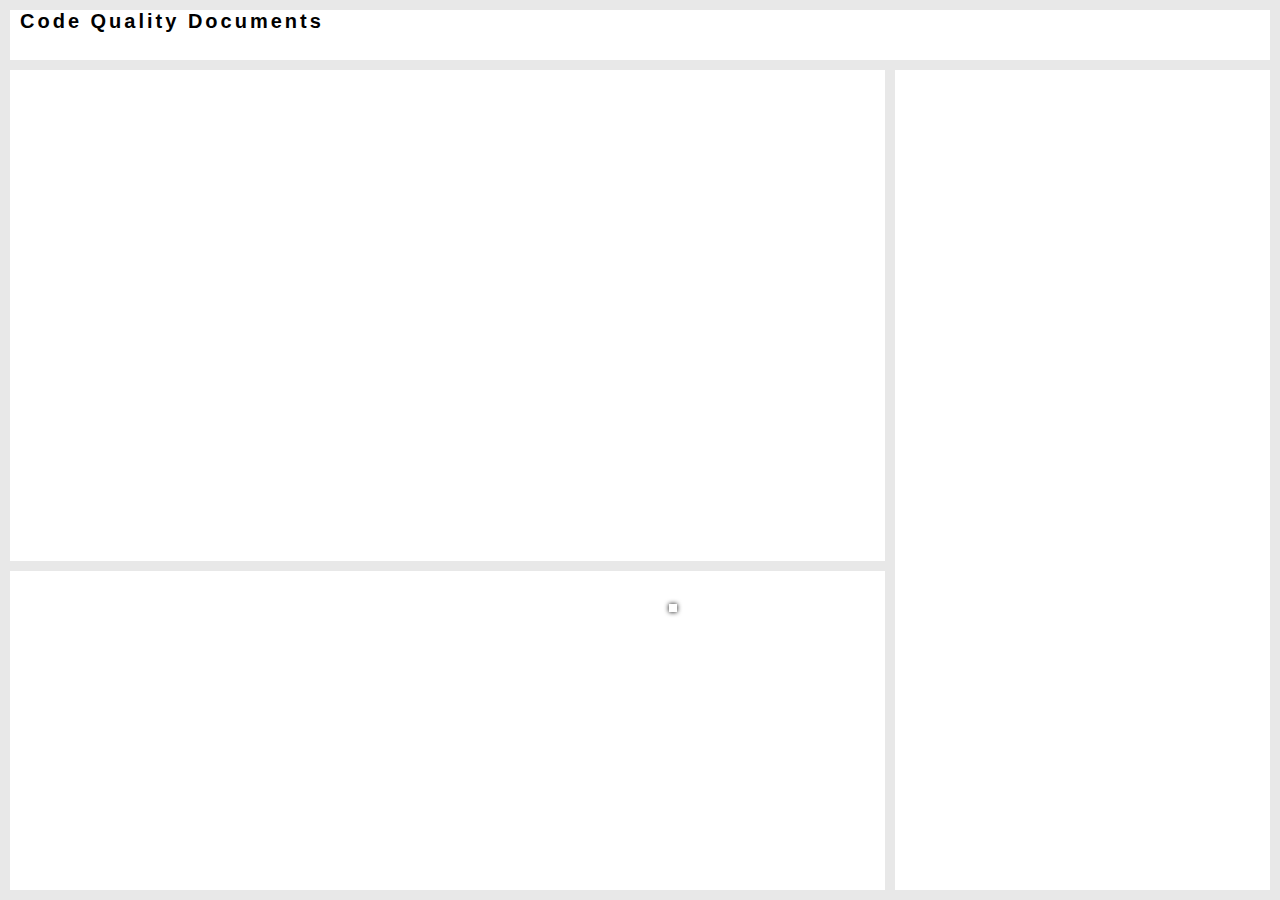
==== commit b4ec1d4e: "revised dynamic caption texts" ====
--- a/report.html
+++ b/report.html
@@ -490,7 +490,7 @@
 
       parallelfilter(dims);
 
-      var caption = 'The classes indicated by black <span class="boxBlack"></span> color have Large Class smell; their <span class="loc">loc</span> > 1500 and <span class="amc">amc</span> > 129.';
+      var caption = 'The classes drawn in black <span class="boxBlack"></span> have a Large Class smell, with <span class="loc">loc</span> > 1500 and <span class="amc">amc</span> > 129.';
       updateCaption(caption);
     }
   });
@@ -514,7 +514,7 @@
       dims['wmc'] = [16, null];
       parallelfilter(dims);
 
-      var caption = 'The classes indicated by black <span class="boxBlack"></span> color have Functional Decomposition smell; their <span class="wmc">wmc</span> > 16 and <span class="npm">npm</span> < 8';
+      var caption = 'The classes drawn in black <span class="boxBlack"></span> have a Functional Decomposition smell, with <span class="wmc">wmc</span> > 16 and <span class="npm">npm</span> < 8';
       updateCaption(caption);
     }
   });
@@ -537,7 +537,7 @@
       dims['amc'] = [151, null];
       parallelfilter(dims);
 
-      var caption = 'The classes indicated by black <span class="boxBlack"></span> color have Spaghetti Class smell; their <span class="amc">amc</span> > 151';
+      var caption = 'The classes drawn in black <span class="boxBlack"></span> have a Spaghetti Class smell, with <span class="amc">amc</span> > 151';
       updateCaption(caption);
     }
   });
@@ -560,7 +560,7 @@
       dims['wmc'] = [0, 0.1];
       parallelfilter(dims);
 
-      var caption = 'The classes indicated by black <span class="boxBlack"></span> color have Lazy Class smell; their <span class="wmc">wmc</span> = 0';
+      var caption = 'The classes drawn in black <span class="boxBlack"></span> have a Lazy Class smell, with <span class="wmc">wmc</span> = 0';
       updateCaption(caption);
     }
   });
@@ -694,7 +694,7 @@
     haveClassToPersist = true;
     persistentClass = className;
 
-    updateCaption('The class '+createClassSpan(className) + ' is marked with black <span class="boxBlack"></span> color.');
+    updateCaption('The class '+createClassSpan(className) + ' is selected and drawn in black <span class="boxBlack"></span>.');
 
   }
   function removePersistentHighlighting(className) {
@@ -989,7 +989,7 @@
     pcz.on("brush", function (d) {
       var sAxis = pcz.brushExtents();
       var sAxisName = Object.keys(sAxis);
-      var content = 'The current selection (marked with black <span class="boxBlack"></span> color) contains ' + num2word(d.length) + ' class' + (d.length == 1 ? '' : 'es');
+      var content = 'The current selection is drawn in black <span class="boxBlack"></span> and contains ' + num2word(d.length) + ' class' + (d.length == 1 ? '' : 'es');
       
       if (d.length == 1) {
         content += ': ' + printList([createClassSpan(d[0].cname) + ' (' + generateShortMetricSpan(sAxisName) + ': '+d[0][sAxisName].toFixed()+')']);
@@ -1001,7 +1001,7 @@
         content += ': ' + printList([createClassSpan(d[0].cname) + ' (' + generateShortMetricSpan(sAxisName) + ': '+d[0][sAxisName].toFixed()+')', createClassSpan(d[1].cname)+ ' (' + generateShortMetricSpan(sAxisName) + ': '+d[1][sAxisName].toFixed()+')', createClassSpan(d[2].cname) + ' (' + generateShortMetricSpan(sAxisName) + ': '+d[2][sAxisName].toFixed()+')']);
       }
       else if (d.length > 3 && sAxis[sAxisName] != undefined) {
-        content += '. The values of ' + generateShortMetricSpan(sAxisName)  + ' for this selection ranges between '+ sAxis[sAxisName][0].toFixed(2) + ' and '+sAxis[sAxisName][1].toFixed(2);
+        content += '. The values of ' + generateShortMetricSpan(sAxisName)  + ' for this selection range between '+ sAxis[sAxisName][0].toFixed(2) + ' and '+sAxis[sAxisName][1].toFixed(2);
       }
 
       var newdata=Array(fullData.length).fill(false);
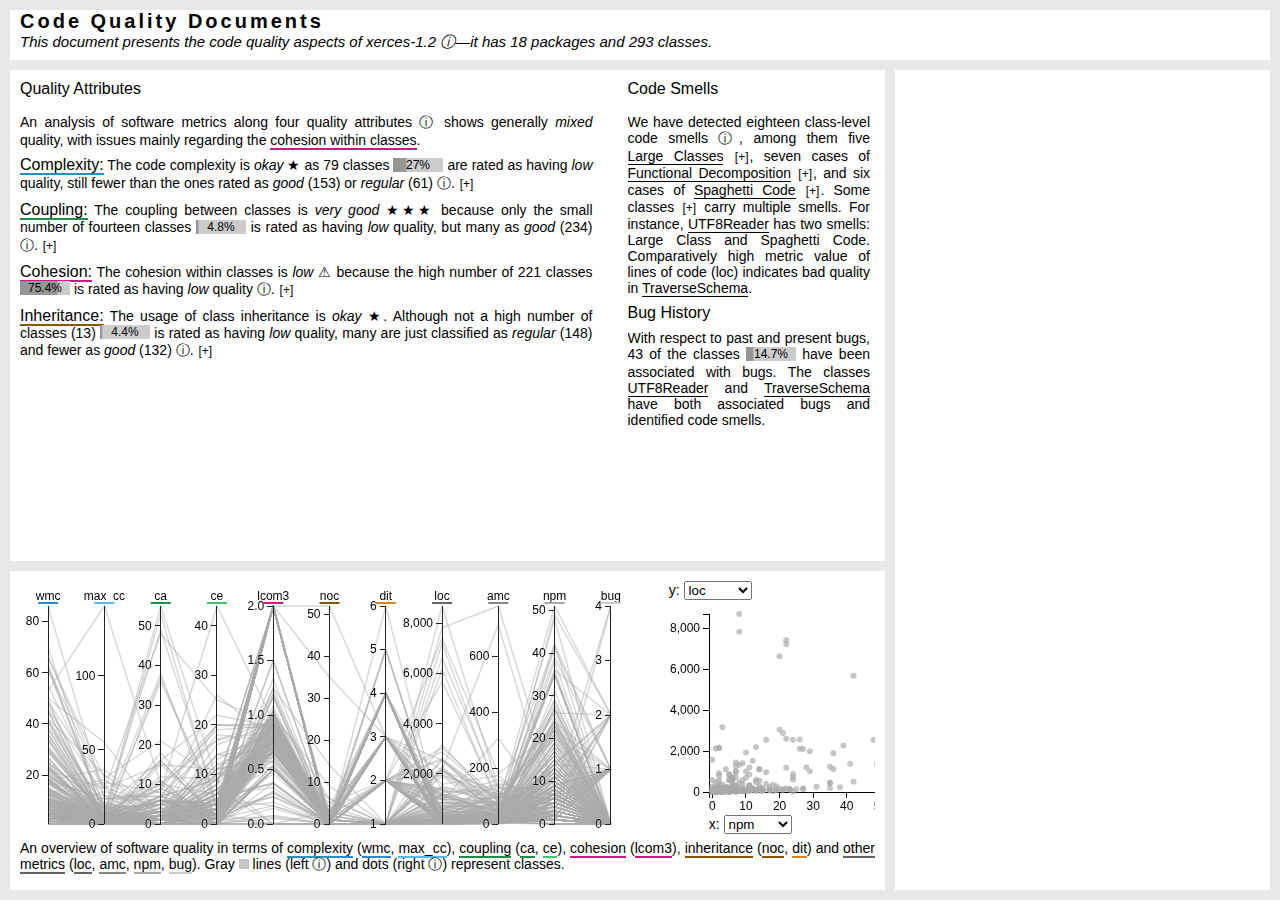
==== commit c003279a: "fix: change the name of default project name in report.html" ====
--- a/report.html
+++ b/report.html
@@ -59,7 +59,7 @@
   /* Global variables */
   /* ------------------------------------------------------------------------*/
 
-  var projectName = "xerces-1.2_filtered"; // Default project; other can be loaded through an URL parameter e.g., "?project=lucene-2.0_filtered"
+  var projectName = "xerces-1.2"; // Default project; other can be loaded through an URL parameter e.g., "?project=lucene-2.0_filtered"
 
   var fullData;
   var badClasses;
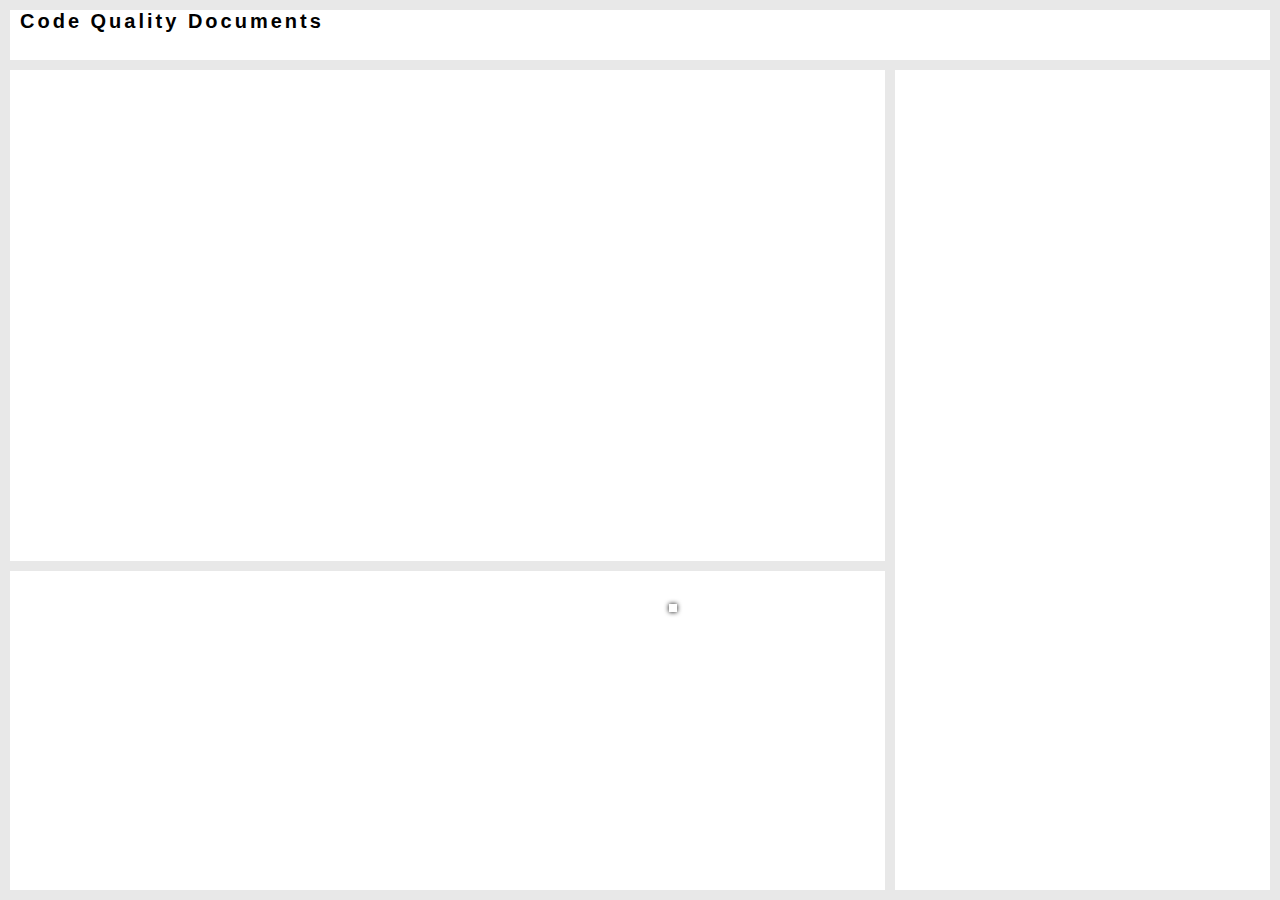
==== commit 926ae3c0: "added missing full stops" ====
--- a/report.html
+++ b/report.html
@@ -59,7 +59,7 @@
   /* Global variables */
   /* ------------------------------------------------------------------------*/
 
-  var projectName = "xerces-1.2"; // Default project; other can be loaded through an URL parameter e.g., "?project=lucene-2.0_filtered"
+  var projectName = "xerces-1.2_filtered"; // Default project; other can be loaded through an URL parameter e.g., "?project=lucene-2.0_filtered"
 
   var fullData;
   var badClasses;
@@ -514,7 +514,7 @@
       dims['wmc'] = [16, null];
       parallelfilter(dims);
 
-      var caption = 'The classes drawn in black <span class="boxBlack"></span> have a Functional Decomposition smell, with <span class="wmc">wmc</span> > 16 and <span class="npm">npm</span> < 8';
+      var caption = 'The classes drawn in black <span class="boxBlack"></span> have a Functional Decomposition smell, with <span class="wmc">wmc</span> > 16 and <span class="npm">npm</span> < 8.';
       updateCaption(caption);
     }
   });
@@ -537,7 +537,7 @@
       dims['amc'] = [151, null];
       parallelfilter(dims);
 
-      var caption = 'The classes drawn in black <span class="boxBlack"></span> have a Spaghetti Class smell, with <span class="amc">amc</span> > 151';
+      var caption = 'The classes drawn in black <span class="boxBlack"></span> have a Spaghetti Class smell, with <span class="amc">amc</span> > 151.';
       updateCaption(caption);
     }
   });
@@ -560,7 +560,7 @@
       dims['wmc'] = [0, 0.1];
       parallelfilter(dims);
 
-      var caption = 'The classes drawn in black <span class="boxBlack"></span> have a Lazy Class smell, with <span class="wmc">wmc</span> = 0';
+      var caption = 'The classes drawn in black <span class="boxBlack"></span> have a Lazy Class smell, with <span class="wmc">wmc</span> = 0.';
       updateCaption(caption);
     }
   });
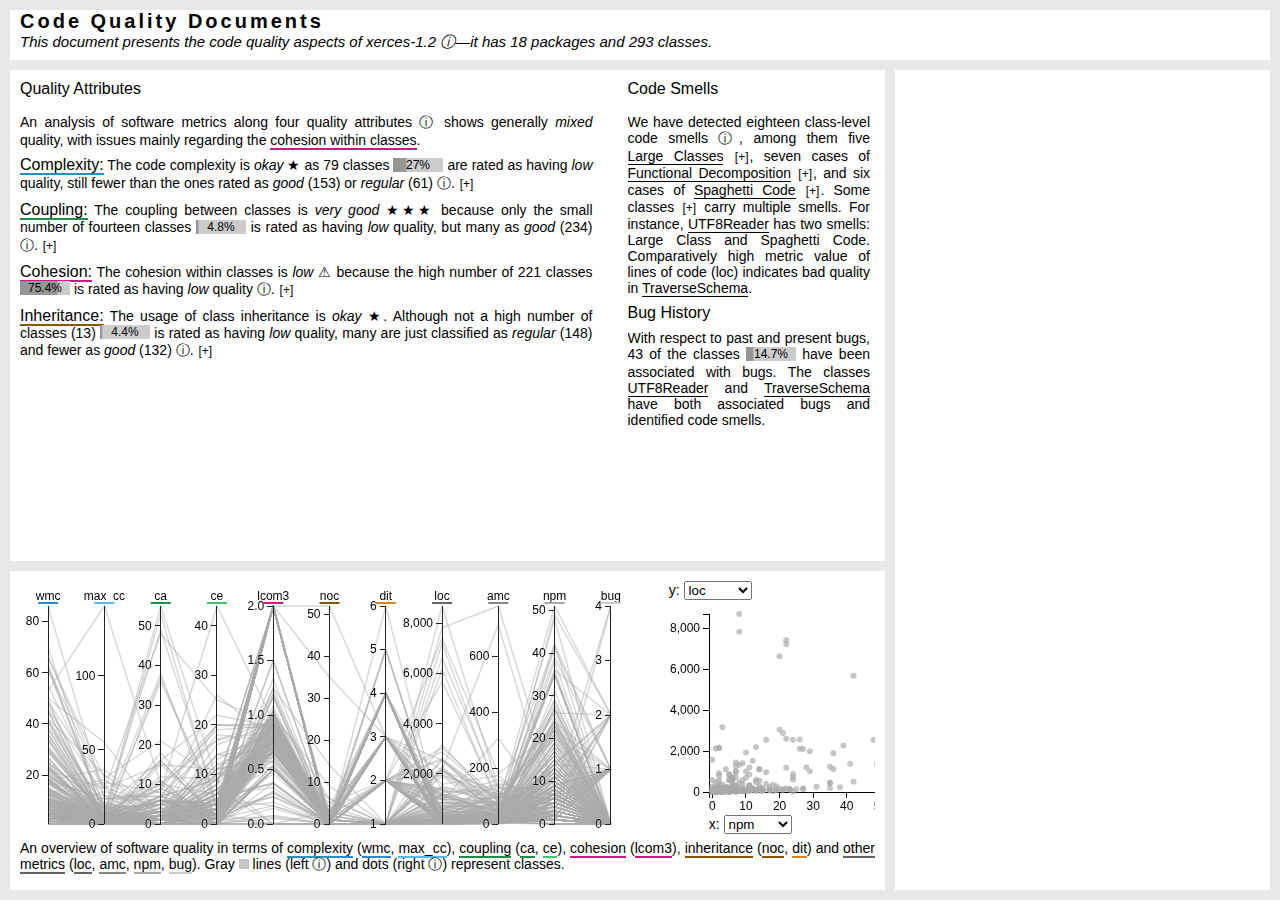
==== commit d7c2de69: "Merge remote-tracking branch 'origin/master'" ====
--- a/report.html
+++ b/report.html
@@ -59,7 +59,7 @@
   /* Global variables */
   /* ------------------------------------------------------------------------*/
 
-  var projectName = "xerces-1.2_filtered"; // Default project; other can be loaded through an URL parameter e.g., "?project=lucene-2.0_filtered"
+  var projectName = "xerces-1.2"; // Default project; other can be loaded through an URL parameter e.g., "?project=lucene-2.0_filtered"
 
   var fullData;
   var badClasses;
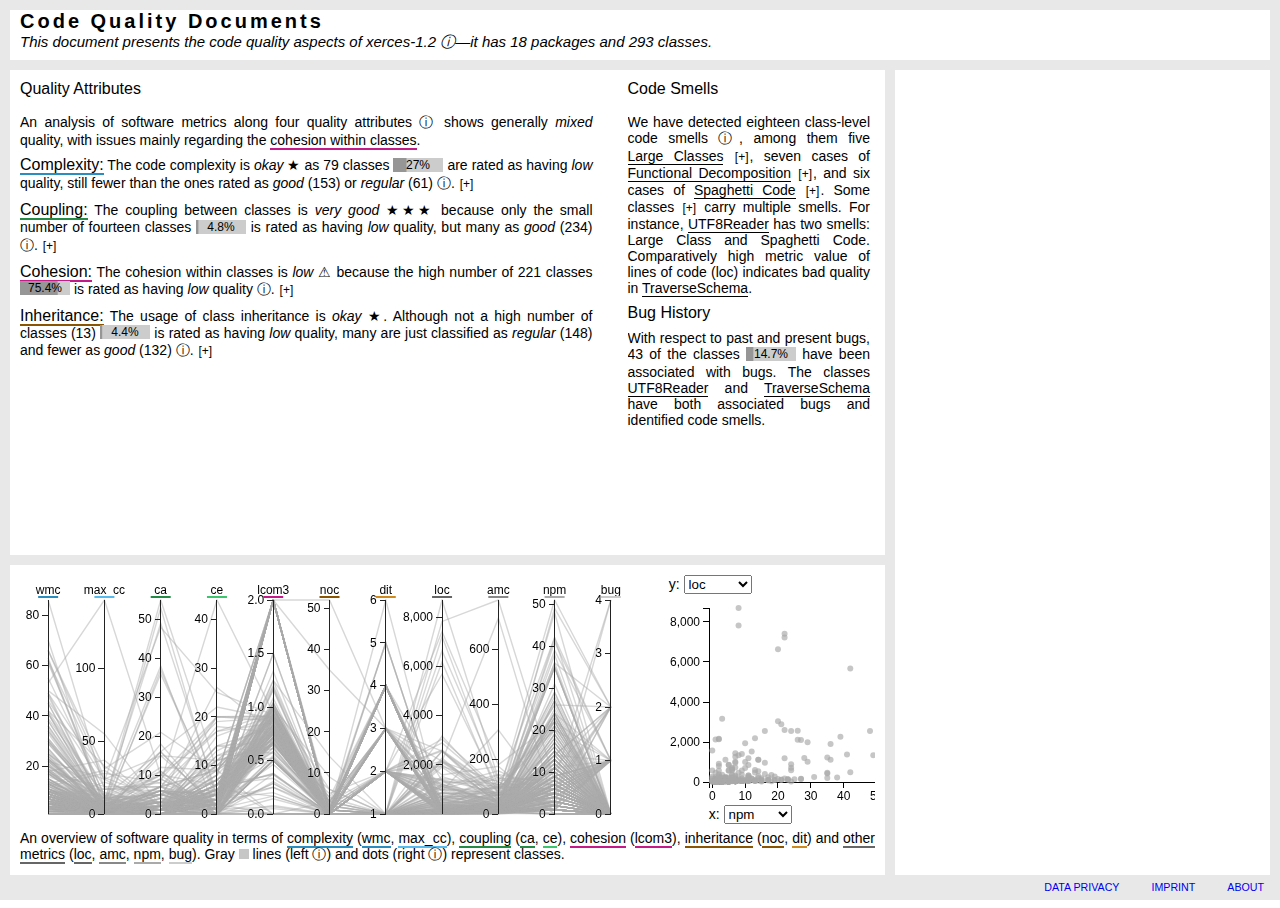
==== commit 9227e5c8: "add footer, publication, and author information" ====
--- a/report.html
+++ b/report.html
@@ -51,6 +51,13 @@
       <div id="detailsContent"></div>
     </div>
   </div>
+  <div class="footer">
+      <ul>
+        <li><a href="index.html">ABOUT</a></li>
+        <li><a href="https://www.uni-due.de/de/impressum.shtml">IMPRINT</a></li>
+        <li><a href="https://www.uni-due.de/de/datenschutz.php">DATA PRIVACY</a></li>
+      </ul>
+</div>
 </body>
 
 <script type="text/javascript">
@@ -58,9 +65,9 @@
   /* ------------------------------------------------------------------------*/
   /* Global variables */
   /* ------------------------------------------------------------------------*/
-
+  
   var projectName = "xerces-1.2"; // Default project; other can be loaded through an URL parameter e.g., "?project=lucene-2.0_filtered"
-
+  document.title= 'Code Quality Document - ' + projectName;
   var fullData;
   var badClasses;
   var classNameToIndex = {}; // dictionary to retrieve idicies by class name efficiently
@@ -744,7 +751,6 @@
     for (var i = 0; i < sURLVariables.length; i++) {
       var sParameterName = sURLVariables[i].split('=');
       if (sParameterName[0] == sParam) {
-        console.log(sParameterName[1]);
         return sParameterName[1];
       }
     }
--- a/css/main.css
+++ b/css/main.css
@@ -18,7 +18,9 @@
 
 #grid-container {
     display: grid;
-    grid-template-areas: 'header header' 'main right' 'vis right';
+    grid-template-areas: 'header header' 'main right' 'vis right'
+                        'footer footer';
+    
     grid-gap: 10px;
     height: 100vh;
     background-color: #e8e8e8;
@@ -530,4 +532,47 @@
     width: 100%;
     height: 100%;
     position: absolute;
+}
+
+/* ------------------------------------------------------------------------
+/* Footer
+/* ------------------------------------------------------------------------*/
+
+.footer ul {
+    list-style-type: none;
+    margin: 0;
+    padding: 0;
+    overflow: hidden;
+}
+
+.footer li {
+    float: right;
+}
+
+.footer li a {
+    display: block;
+    text-align: center;
+    padding: 10px 16px;
+    text-decoration: none;
+}
+#disclaimer{
+   display: block;
+}
+
+.footer li a:hover:not(.active) {
+   color: DodgerBlue;
+}
+
+.footer {
+    grid-area: footer;
+    position: fixed;
+    left: 0;
+    bottom: 0;
+    width: 100%;
+    height: 25px;
+    background-color: #e8e8e8;
+    color: black;
+    vertical-align: top;
+    line-height: 5px;  
+    font-size: 08pt;
 }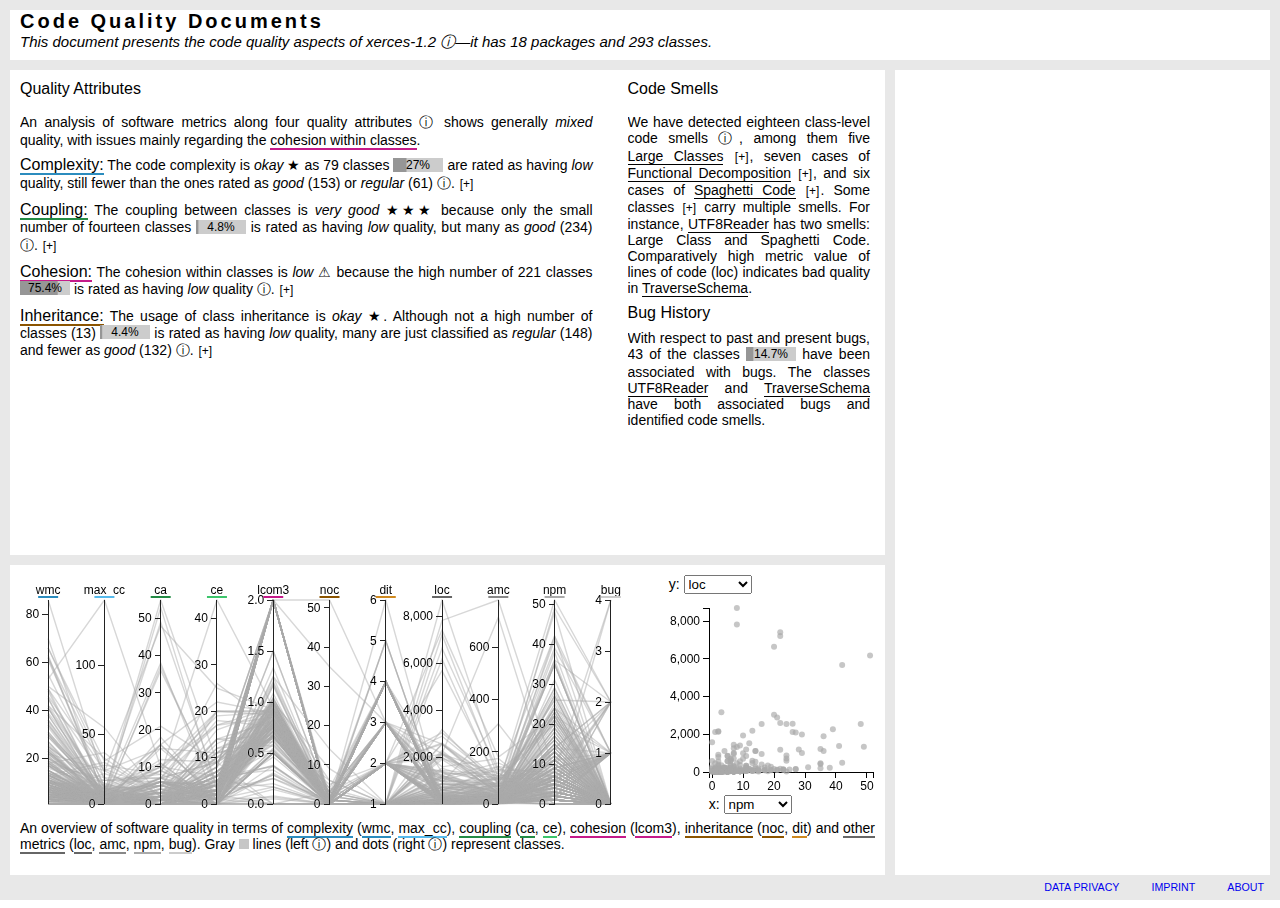
==== commit 501f9a5e: "remove unnecessary todos and comments" ====
--- a/report.html
+++ b/report.html
@@ -180,8 +180,6 @@
       if (s.highblob) {
         highblobCt++;
         highblobArr.push(classSpan);
-        //bad = true;
-
 
       }
 
@@ -430,7 +428,6 @@
   /* Click and hover events */
   /* ------------------------------------------------------------------------*/
 
-  // TODO: also show the metric description in the details panel
   $(document).on("click", "button.collapsible", function () {
     $(this)[0].classList.toggle("active");
     var content = this.nextElementSibling;
@@ -474,9 +471,6 @@
     makeSelectionPersistent(className);
   }
 
-
-  // TODO: give for each pattern an example (maybe one for high, medium and low).
-  // TODO: integrate links to the respective metrics
   $(document).on("click", ".smellBlob", function () {
     updateDetailPanel("Background: The 'Large Class' Smell", '<p>The Large Class smell identifies those classes that contain too much functionality. Most likely, it is recommendable to split these classes into multiple ones. Exceptions might be generated code.</p>');
 
@@ -610,21 +604,6 @@
   });
 
 
-  // TODO: reimplement - separate selecting the dimensions in the scatterplot from loading the source code
-  function updateScatterPlot(className) {
-    /*//TODO: complete it and try to do the same when a bar is clicked in the sparklines
-    //Selecting relevant dimensions in scatterplot
-    var cSmells = fullData[classNameToIndex[className]].smells;
-    if (clickedClass.parent().attr('id') === "textAPanel"){
-      scatterPlotDimensions=['loc','bug'];
-      makeScatterPlot(fullData);
-    }
-    else if (cSmells.blob == true) {
-        scatterPlotDimensions=['loc','amc'];
-        makeScatterPlot(fullData);
-    }*/
-  }
-
   function showClassCaption(className) {
     var bs = findBadSmellsInClass(className);
     $('#caption').append('<span id="dynamicCaption"></span>');
@@ -632,7 +611,6 @@
   }
   function showPersistentClassCaption(className) {
     var bs = findBadSmellsInClass(className);
-    // $('#caption').append('<span id="dynamicPersistentCaption"></span>');
     var content = createClassSpan(className) + ' carries ' + (bs.length === 1 ? 'a ' : '') + (bs.length > 0 ? printList(bs) : 'no') + ' code smell' + (bs.length === 1 ? '' : 's') + '.';
     updateCaption(content)
   }
@@ -825,7 +803,6 @@
     return s;
   }
 
-  // TODO: use this util function consistently
   function updateDetailPanel(title, content) {
     $("#detailsHeader").text(title);
     $("#detailsContent").empty();
@@ -849,7 +826,6 @@
     return bs;
   }
 
-  // TODO: use consistently
   function createCollapsibleClassList(list) {
     return '<button class="collapsible"></button><div class="content">' + printList(list) + '</div>';
   }
@@ -1087,7 +1063,6 @@
   /* Scatter Plot */
   /* ------------------------------------------------------------------------*/
 
-  // TODO: Fix size and layout of scatterplot 
   // TODO: Needs cleaning and refactoring 
   function makeScatterPlot(data) {
 
--- a/css/main.css
+++ b/css/main.css
@@ -67,7 +67,7 @@
     grid-area: vis;
     display: grid;
     grid-template-areas: 'pcpPanel spPanel' 'pcpCaption pcpCaption';
-    grid-template-rows: 1fr 40px;
+    grid-template-rows: 1fr 50px;
     grid-template-columns: 75fr 25fr;
     grid-gap: 5px 30px;
 }
